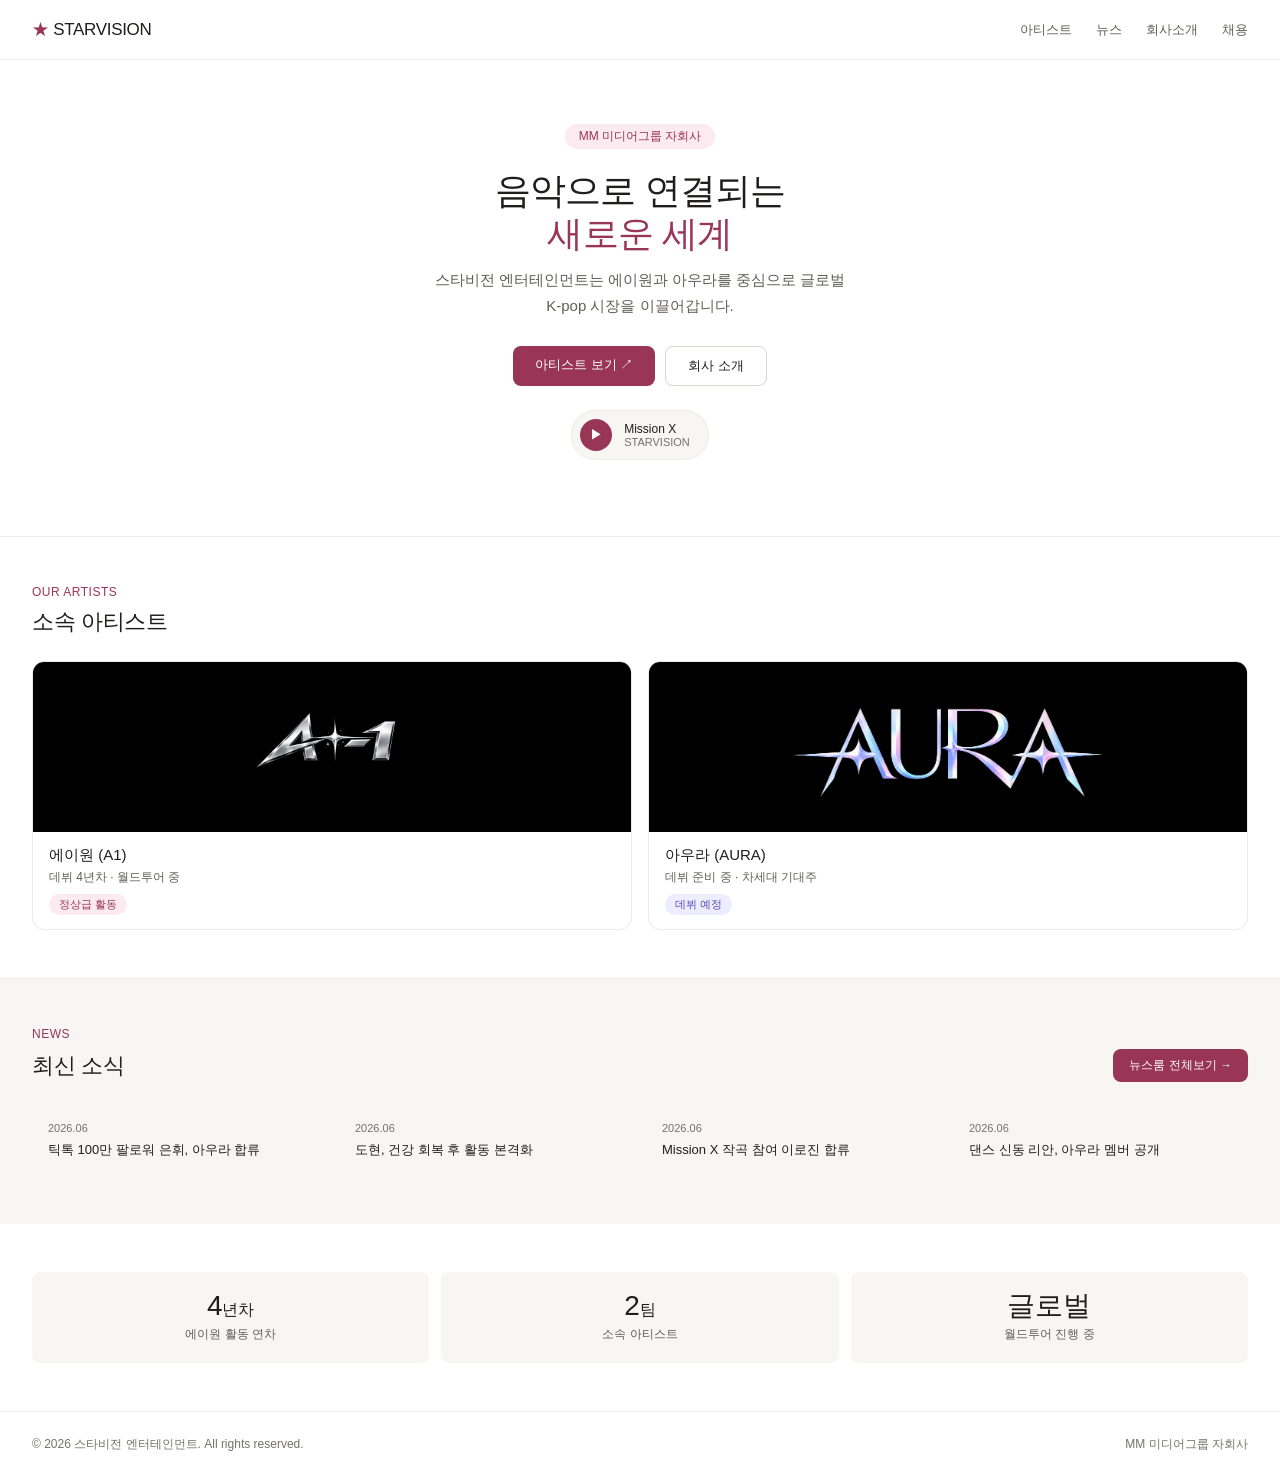
==== index.html @ 5ccde686 "Add files via upload" ====
<!DOCTYPE html>
<html lang="ko">
<head>
<meta charset="UTF-8" />
<meta name="viewport" content="width=device-width, initial-scale=1.0" />
<title>스타비전 엔터테인먼트</title>
<style>
:root{
  --color-background-primary:#ffffff;
  --color-background-secondary:#f7f6f3;
  --color-text-primary:#1f1e1d;
  --color-text-secondary:#5f5e5a;
  --color-text-tertiary:#73726c;
  --color-border-tertiary:#ececea;
  --color-border-secondary:#d8d6d1;
  --border-radius-md:8px;
  --border-radius-lg:12px;
}
*{box-sizing:border-box;margin:0;padding:0}
body{font-family:-apple-system,BlinkMacSystemFont,'Segoe UI',sans-serif}
.nav{display:flex;align-items:center;justify-content:space-between;padding:18px 32px;border-bottom:0.5px solid var(--color-border-tertiary);background:var(--color-background-primary)}
.nav-logo{font-size:17px;font-weight:500;color:var(--color-text-primary);letter-spacing:-0.3px}
.nav-logo span{color:#993556}
.nav-links{display:flex;gap:24px}
.nav-links a{font-size:13px;color:var(--color-text-secondary);text-decoration:none}
.nav-links a:hover{color:var(--color-text-primary)}
.hero{padding:64px 32px 48px;text-align:center;background:var(--color-background-primary);border-bottom:0.5px solid var(--color-border-tertiary)}
.hero-badge{display:inline-block;background:#fbeaf0;color:#993556;font-size:12px;font-weight:500;padding:4px 14px;border-radius:20px;margin-bottom:20px}
.hero h1{font-size:36px;font-weight:500;color:var(--color-text-primary);line-height:1.2;margin-bottom:12px;letter-spacing:-0.8px}
.hero h1 em{font-style:normal;color:#993556}
.hero p{font-size:15px;color:var(--color-text-secondary);max-width:420px;margin:0 auto 28px;line-height:1.7}
.hero-btns{display:flex;gap:10px;justify-content:center}
.btn-primary{background:#993556;color:#fff;border:none;padding:10px 22px;border-radius:var(--border-radius-md);font-size:13px;font-weight:500;cursor:pointer;text-decoration:none;display:inline-block}
.btn-secondary{background:transparent;color:var(--color-text-primary);border:0.5px solid var(--color-border-secondary);padding:10px 22px;border-radius:var(--border-radius-md);font-size:13px;cursor:pointer;text-decoration:none;display:inline-block}
.section{padding:48px 32px}
.section-label{font-size:12px;color:#993556;font-weight:500;letter-spacing:0.5px;margin-bottom:8px}
.section h2{font-size:22px;font-weight:500;color:var(--color-text-primary);margin-bottom:24px;letter-spacing:-0.4px}
.artists{display:grid;grid-template-columns:repeat(auto-fit,minmax(200px,1fr));gap:16px}
.artist-card{background:var(--color-background-primary);border:0.5px solid var(--color-border-tertiary);border-radius:var(--border-radius-lg);overflow:hidden;transition:border-color 0.15s}
.artist-card:hover{border-color:var(--color-border-secondary)}
.artist-thumb{height:170px;display:flex;align-items:center;justify-content:center;font-size:48px;overflow:hidden}
.a1-thumb{background:#000}
.aura-thumb{background:#000}
.artist-info{padding:14px 16px}
.artist-name{font-size:15px;font-weight:500;color:var(--color-text-primary);margin-bottom:4px}
.artist-sub{font-size:12px;color:var(--color-text-secondary)}
.artist-tag{display:inline-block;margin-top:8px;font-size:11px;padding:3px 10px;border-radius:12px}
.tag-pink{background:#fbeaf0;color:#993556}
.tag-purple{background:#eeedfe;color:#534ab7}
.news-grid{display:grid;grid-template-columns:repeat(auto-fit,minmax(180px,1fr));gap:12px}
.news-card{background:var(--color-background-secondary);border-radius:var(--border-radius-md);padding:16px}
.news-date{font-size:11px;color:var(--color-text-tertiary);margin-bottom:6px}
.news-title{font-size:13px;color:var(--color-text-primary);line-height:1.5}
.news-tag{font-size:11px;color:#185fa5;margin-top:8px;display:block}
.stats{display:grid;grid-template-columns:repeat(3,1fr);gap:12px;margin-top:48px;padding:0 32px 48px}
.stat-card{background:var(--color-background-secondary);border-radius:var(--border-radius-md);padding:20px;text-align:center}
.stat-num{font-size:28px;font-weight:500;color:var(--color-text-primary);line-height:1}
.stat-num span{font-size:16px}
.stat-label{font-size:12px;color:var(--color-text-secondary);margin-top:6px}
.footer{padding:24px 32px;border-top:0.5px solid var(--color-border-tertiary);display:flex;justify-content:space-between;align-items:center}
.footer p{font-size:12px;color:var(--color-text-tertiary)}
.player{display:inline-flex;align-items:center;gap:12px;background:var(--color-background-secondary);border:0.5px solid var(--color-border-tertiary);border-radius:24px;padding:8px 18px 8px 8px;margin:0 auto 28px}
.player-btn{width:32px;height:32px;border-radius:50%;background:#993556;color:#fff;border:none;cursor:pointer;display:flex;align-items:center;justify-content:center;font-size:13px;flex-shrink:0}
.player-info{text-align:left}
.player-title{font-size:12px;font-weight:500;color:var(--color-text-primary)}
.player-sub{font-size:11px;color:var(--color-text-tertiary)}
</style>
</head>
<body>

<nav class="nav">
  <div class="nav-logo"><span>★</span> STARVISION</div>
  <div class="nav-links">
    <a href="#artists">아티스트</a>
    <a href="#news">뉴스</a>
    <a href="kpop_company_structure.html">회사소개</a>
    <a href="#">채용</a>
  </div>
</nav>

<div class="hero">
  <div class="hero-badge">MM 미디어그룹 자회사</div>
  <h1>음악으로 연결되는<br><em>새로운 세계</em></h1>
  <p>스타비전 엔터테인먼트는 에이원과 아우라를 중심으로 글로벌 K-pop 시장을 이끌어갑니다.</p>
  <div class="hero-btns">
    <a class="btn-primary" href="#artists">아티스트 보기 ↗</a>
    <a class="btn-secondary" href="kpop_company_structure.html">회사 소개</a>
  </div>

  <div style="margin-top:24px">
    <audio id="bgm" src="Mission_X.mp3" loop></audio>
    <div class="player">
      <button class="player-btn" id="playBtn" onclick="toggleMusic()">▶</button>
      <div class="player-info">
        <div class="player-title">Mission X</div>
        <div class="player-sub">STARVISION</div>
      </div>
    </div>
  </div>
</div>

<script>
  const bgm = document.getElementById('bgm');
  const playBtn = document.getElementById('playBtn');
  function toggleMusic(){
    if(bgm.paused){ bgm.play(); playBtn.textContent='⏸'; }
    else { bgm.pause(); playBtn.textContent='▶'; }
  }
</script>

<div class="section" id="artists">
  <div class="section-label">OUR ARTISTS</div>
  <h2>소속 아티스트</h2>
  <div class="artists">
    <a class="artist-card" href="a1-members.html" style="text-decoration:none;color:inherit;display:block">
      <div class="artist-thumb a1-thumb"><img src="img/a1logo.png" style="max-width:100%;max-height:100%;object-fit:contain"></div>
      <div class="artist-info">
        <div class="artist-name">에이원 (A1)</div>
        <div class="artist-sub">데뷔 4년차 · 월드투어 중</div>
        <span class="artist-tag tag-pink">정상급 활동</span>
      </div>
    </a>
    <div class="artist-card">
      <div class="artist-thumb aura-thumb"><img src="img/auralogo.png" style="max-width:100%;max-height:100%;object-fit:contain"></div>
      <div class="artist-info">
        <div class="artist-name">아우라 (AURA)</div>
        <div class="artist-sub">데뷔 준비 중 · 차세대 기대주</div>
        <span class="artist-tag tag-purple">데뷔 예정</span>
      </div>
    </div>
  </div>
</div>

<div class="section" id="news" style="background:var(--color-background-secondary);border-top:0.5px solid var(--color-border-tertiary)">
  <div class="section-label">NEWS</div>
  <div style="display:flex;align-items:center;justify-content:space-between;margin-bottom:24px">
    <h2 style="margin-bottom:0">최신 소식</h2>
    <a class="btn-primary" href="newsroom.html" style="font-size:12px;padding:8px 16px;white-space:nowrap">뉴스룸 전체보기 →</a>
  </div>
  
<div class="news-grid">
<a href="aura-news.html" class="news-card" style="text-decoration:none;color:inherit">
<div class="news-date">2026.06</div><div class="news-title">틱톡 100만 팔로워 은휘, 아우라 합류</div></a>
<a href="aura-news.html#dohyeon" class="news-card" style="text-decoration:none;color:inherit">
<div class="news-date">2026.06</div><div class="news-title">도현, 건강 회복 후 활동 본격화</div></a>
<a href="aura-news.html#rojin" class="news-card" style="text-decoration:none;color:inherit">
<div class="news-date">2026.06</div><div class="news-title">Mission X 작곡 참여 이로진 합류</div></a>
<a href="aura-news.html#rian" class="news-card" style="text-decoration:none;color:inherit">
<div class="news-date">2026.06</div><div class="news-title">댄스 신동 리안, 아우라 멤버 공개</div></a>
</div>
</div>
</div>

<div class="stats">
  <div class="stat-card">
    <div class="stat-num">4<span>년차</span></div>
    <div class="stat-label">에이원 활동 연차</div>
  </div>
  <div class="stat-card">
    <div class="stat-num">2<span>팀</span></div>
    <div class="stat-label">소속 아티스트</div>
  </div>
  <div class="stat-card">
    <div class="stat-num">글로벌</div>
    <div class="stat-label">월드투어 진행 중</div>
  </div>
</div>

<footer class="footer">
  <p>© 2026 스타비전 엔터테인먼트. All rights reserved.</p>
  <p style="font-size:12px;color:var(--color-text-tertiary)">MM 미디어그룹 자회사</p>
</footer>

</body>
</html>
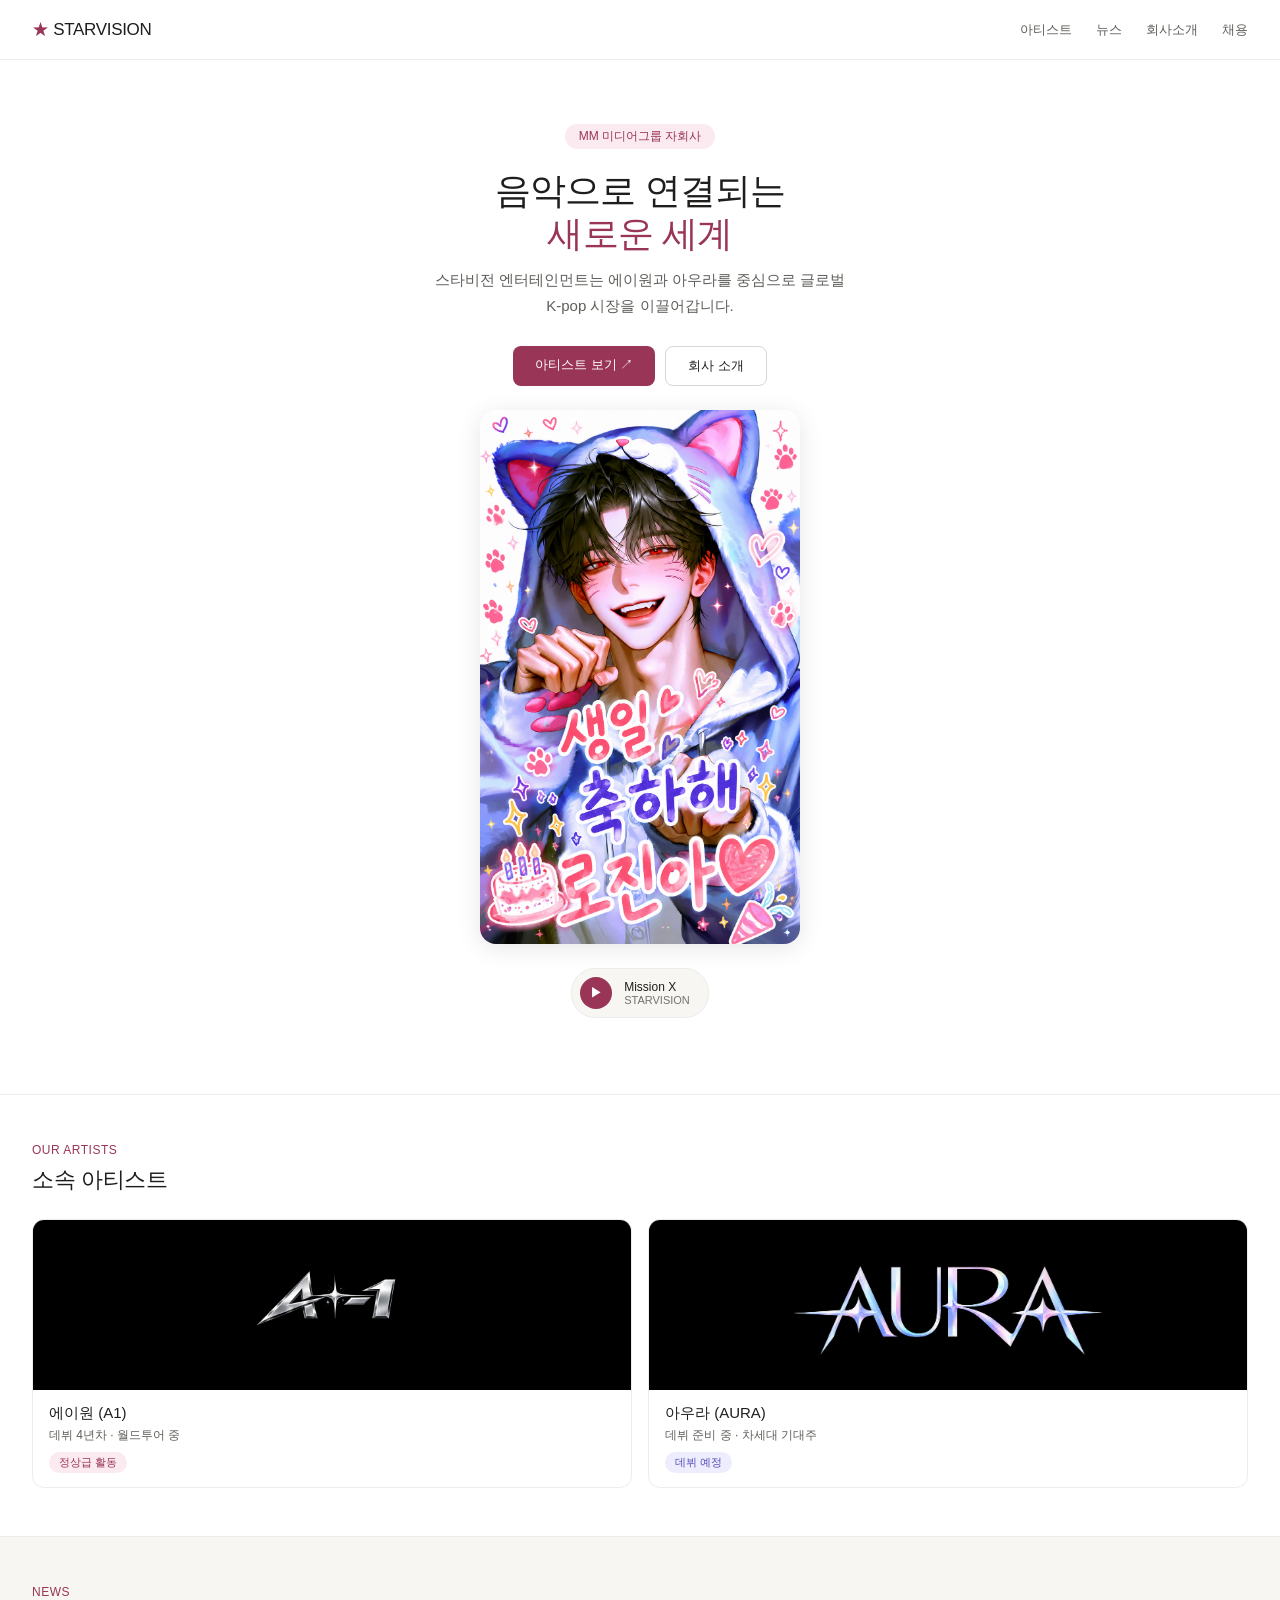
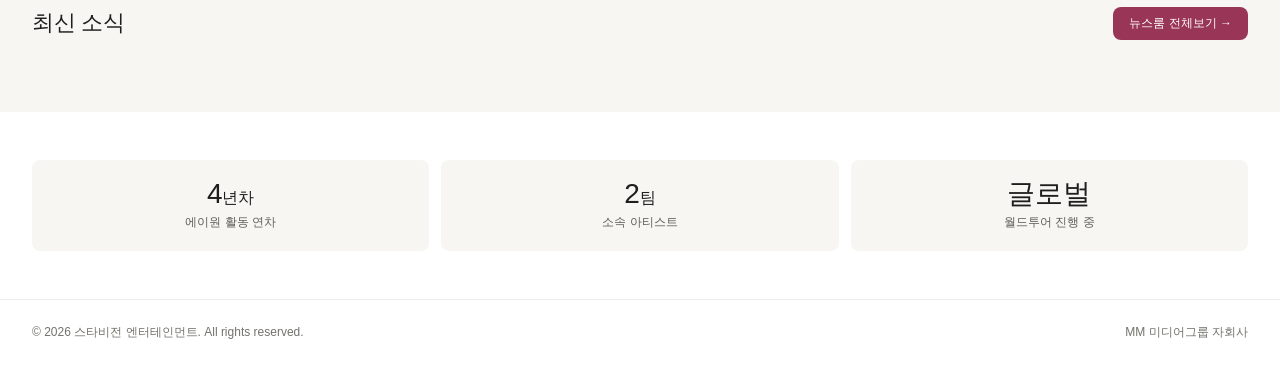
==== commit 178d018e: "Add files via upload" ====
--- a/index.html
+++ b/index.html
@@ -87,6 +87,10 @@
     <a class="btn-secondary" href="kpop_company_structure.html">회사 소개</a>
   </div>
 
+  <div style="margin-top:24px;display:flex;justify-content:center;">
+    <img src="img/rojin_birthday.png" alt="생일 축하해 로진아" style="max-width:320px;width:100%;border-radius:16px;box-shadow:0 4px 24px rgba(0,0,0,0.10);">
+  </div>
+
   <div style="margin-top:24px">
     <audio id="bgm" src="Mission_X.mp3" loop></audio>
     <div class="player">
@@ -138,16 +142,7 @@
     <a class="btn-primary" href="newsroom.html" style="font-size:12px;padding:8px 16px;white-space:nowrap">뉴스룸 전체보기 →</a>
   </div>
   
-<div class="news-grid">
-<a href="aura-news.html" class="news-card" style="text-decoration:none;color:inherit">
-<div class="news-date">2026.06</div><div class="news-title">틱톡 100만 팔로워 은휘, 아우라 합류</div></a>
-<a href="aura-news.html#dohyeon" class="news-card" style="text-decoration:none;color:inherit">
-<div class="news-date">2026.06</div><div class="news-title">도현, 건강 회복 후 활동 본격화</div></a>
-<a href="aura-news.html#rojin" class="news-card" style="text-decoration:none;color:inherit">
-<div class="news-date">2026.06</div><div class="news-title">Mission X 작곡 참여 이로진 합류</div></a>
-<a href="aura-news.html#rian" class="news-card" style="text-decoration:none;color:inherit">
-<div class="news-date">2026.06</div><div class="news-title">댄스 신동 리안, 아우라 멤버 공개</div></a>
-</div>
+
 </div>
 </div>
 
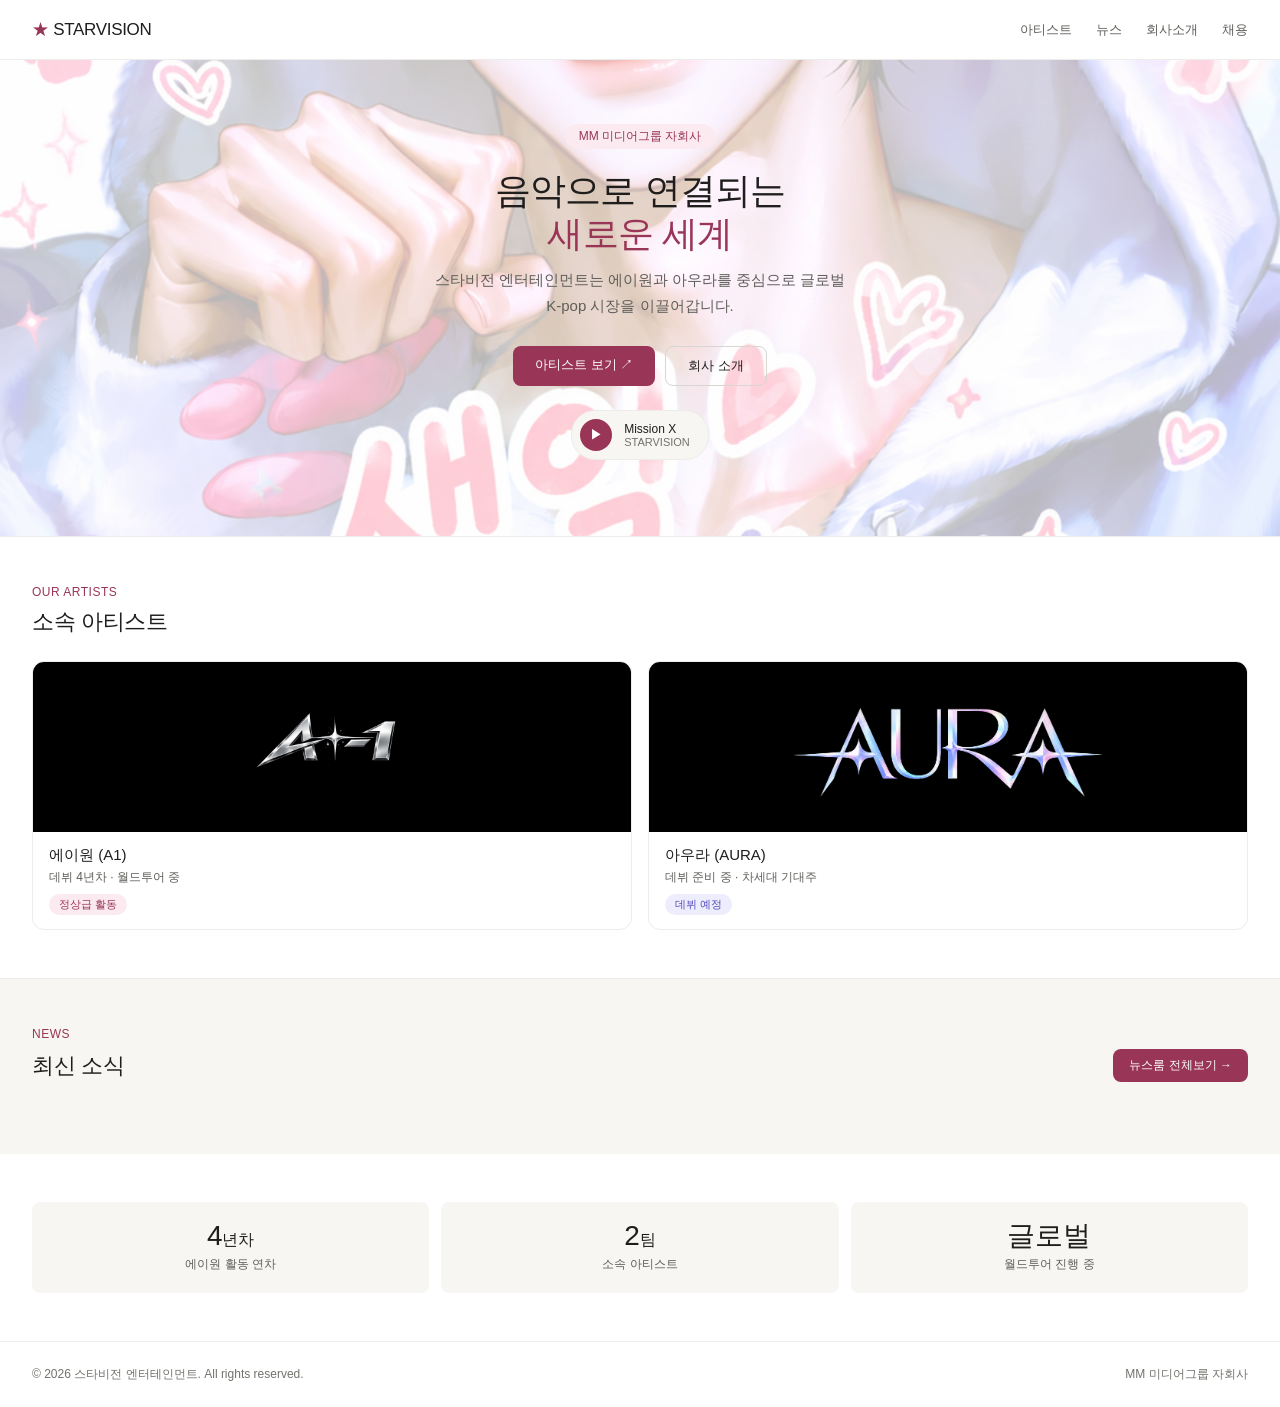
==== commit b376b8c0: "Add files via upload" ====
--- a/index.html
+++ b/index.html
@@ -24,7 +24,8 @@
 .nav-links{display:flex;gap:24px}
 .nav-links a{font-size:13px;color:var(--color-text-secondary);text-decoration:none}
 .nav-links a:hover{color:var(--color-text-primary)}
-.hero{padding:64px 32px 48px;text-align:center;background:var(--color-background-primary);border-bottom:0.5px solid var(--color-border-tertiary)}
+.hero{padding:64px 32px 48px;text-align:center;background:url('img/rojin_birthday.png') center/cover no-repeat;border-bottom:0.5px solid var(--color-border-tertiary);position:relative;}
+.hero::before{content:'';position:absolute;inset:0;background:rgba(255,255,255,0.72);}
 .hero-badge{display:inline-block;background:#fbeaf0;color:#993556;font-size:12px;font-weight:500;padding:4px 14px;border-radius:20px;margin-bottom:20px}
 .hero h1{font-size:36px;font-weight:500;color:var(--color-text-primary);line-height:1.2;margin-bottom:12px;letter-spacing:-0.8px}
 .hero h1 em{font-style:normal;color:#993556}
@@ -79,16 +80,13 @@
 </nav>
 
 <div class="hero">
+  <div style="position:relative;z-index:1">
   <div class="hero-badge">MM 미디어그룹 자회사</div>
   <h1>음악으로 연결되는<br><em>새로운 세계</em></h1>
   <p>스타비전 엔터테인먼트는 에이원과 아우라를 중심으로 글로벌 K-pop 시장을 이끌어갑니다.</p>
   <div class="hero-btns">
     <a class="btn-primary" href="#artists">아티스트 보기 ↗</a>
     <a class="btn-secondary" href="kpop_company_structure.html">회사 소개</a>
-  </div>
-
-  <div style="margin-top:24px;display:flex;justify-content:center;">
-    <img src="img/rojin_birthday.png" alt="생일 축하해 로진아" style="max-width:320px;width:100%;border-radius:16px;box-shadow:0 4px 24px rgba(0,0,0,0.10);">
   </div>
 
   <div style="margin-top:24px">
@@ -100,6 +98,7 @@
         <div class="player-sub">STARVISION</div>
       </div>
     </div>
+  </div>
   </div>
 </div>
 
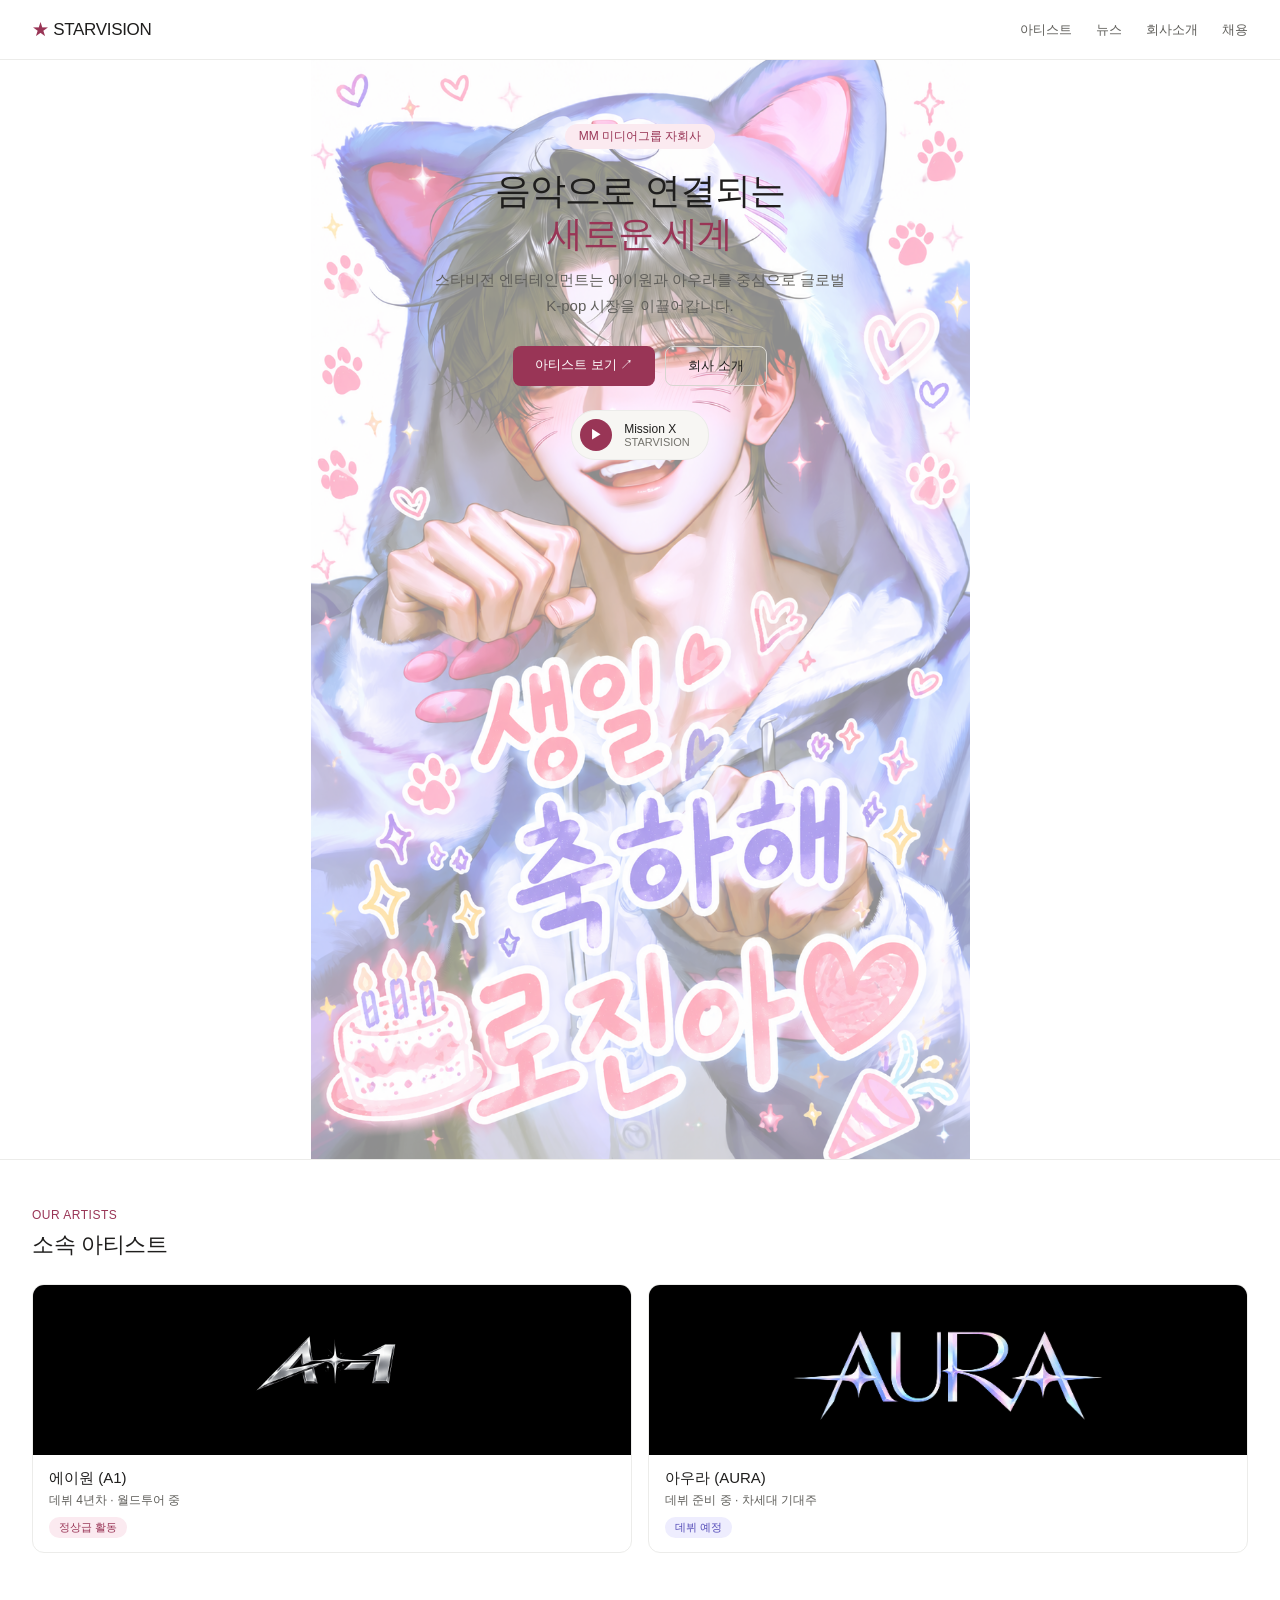
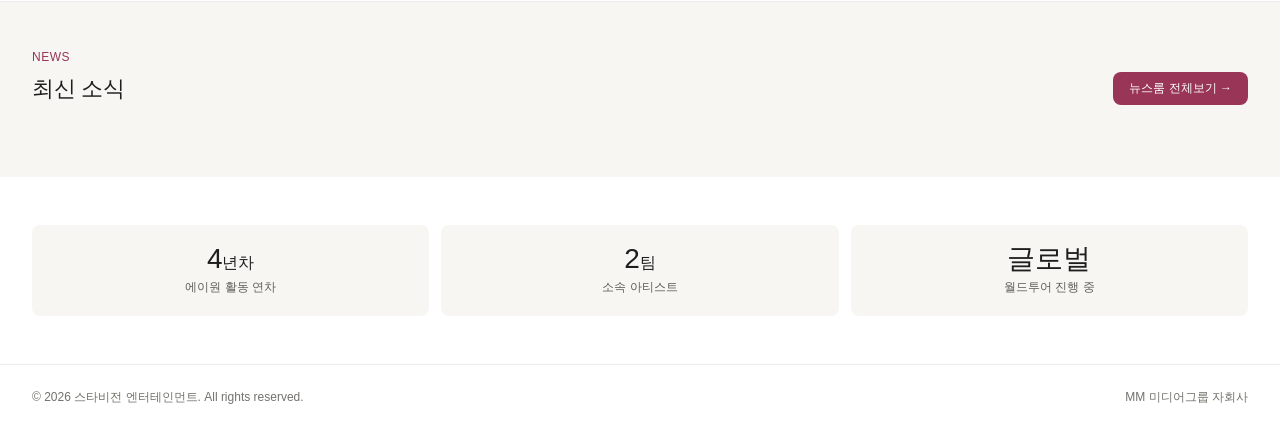
==== commit b4f7099c: "Add files via upload" ====
--- a/index.html
+++ b/index.html
@@ -24,8 +24,8 @@
 .nav-links{display:flex;gap:24px}
 .nav-links a{font-size:13px;color:var(--color-text-secondary);text-decoration:none}
 .nav-links a:hover{color:var(--color-text-primary)}
-.hero{padding:64px 32px 48px;text-align:center;background:url('img/rojin_birthday.png') center/cover no-repeat;border-bottom:0.5px solid var(--color-border-tertiary);position:relative;}
-.hero::before{content:'';position:absolute;inset:0;background:rgba(255,255,255,0.72);}
+.hero{padding:64px 32px 48px;text-align:center;background:url('img/rojin_birthday.png') center/contain no-repeat;border-bottom:0.5px solid var(--color-border-tertiary);position:relative;min-height:1100px;background-color:#fff;}
+.hero::before{content:'';position:absolute;inset:0;background:rgba(255,255,255,0.55);}
 .hero-badge{display:inline-block;background:#fbeaf0;color:#993556;font-size:12px;font-weight:500;padding:4px 14px;border-radius:20px;margin-bottom:20px}
 .hero h1{font-size:36px;font-weight:500;color:var(--color-text-primary);line-height:1.2;margin-bottom:12px;letter-spacing:-0.8px}
 .hero h1 em{font-style:normal;color:#993556}
